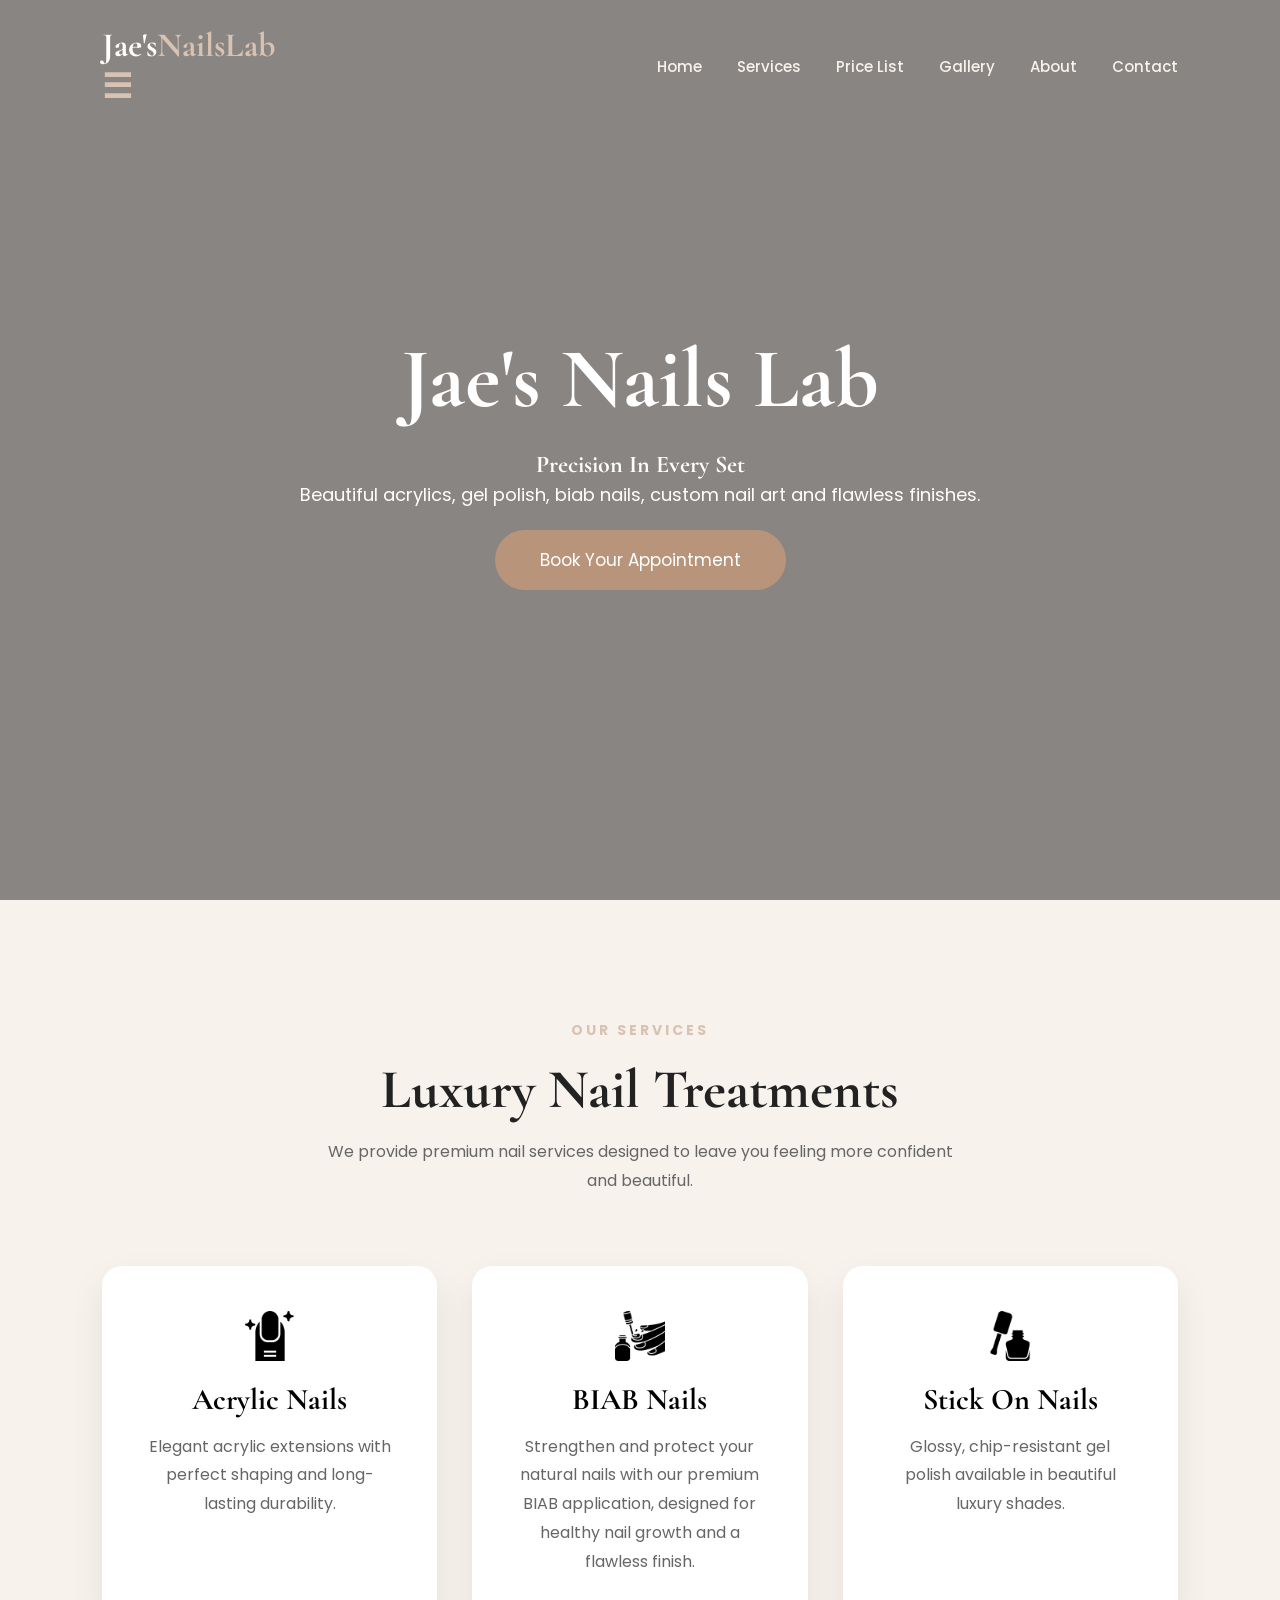
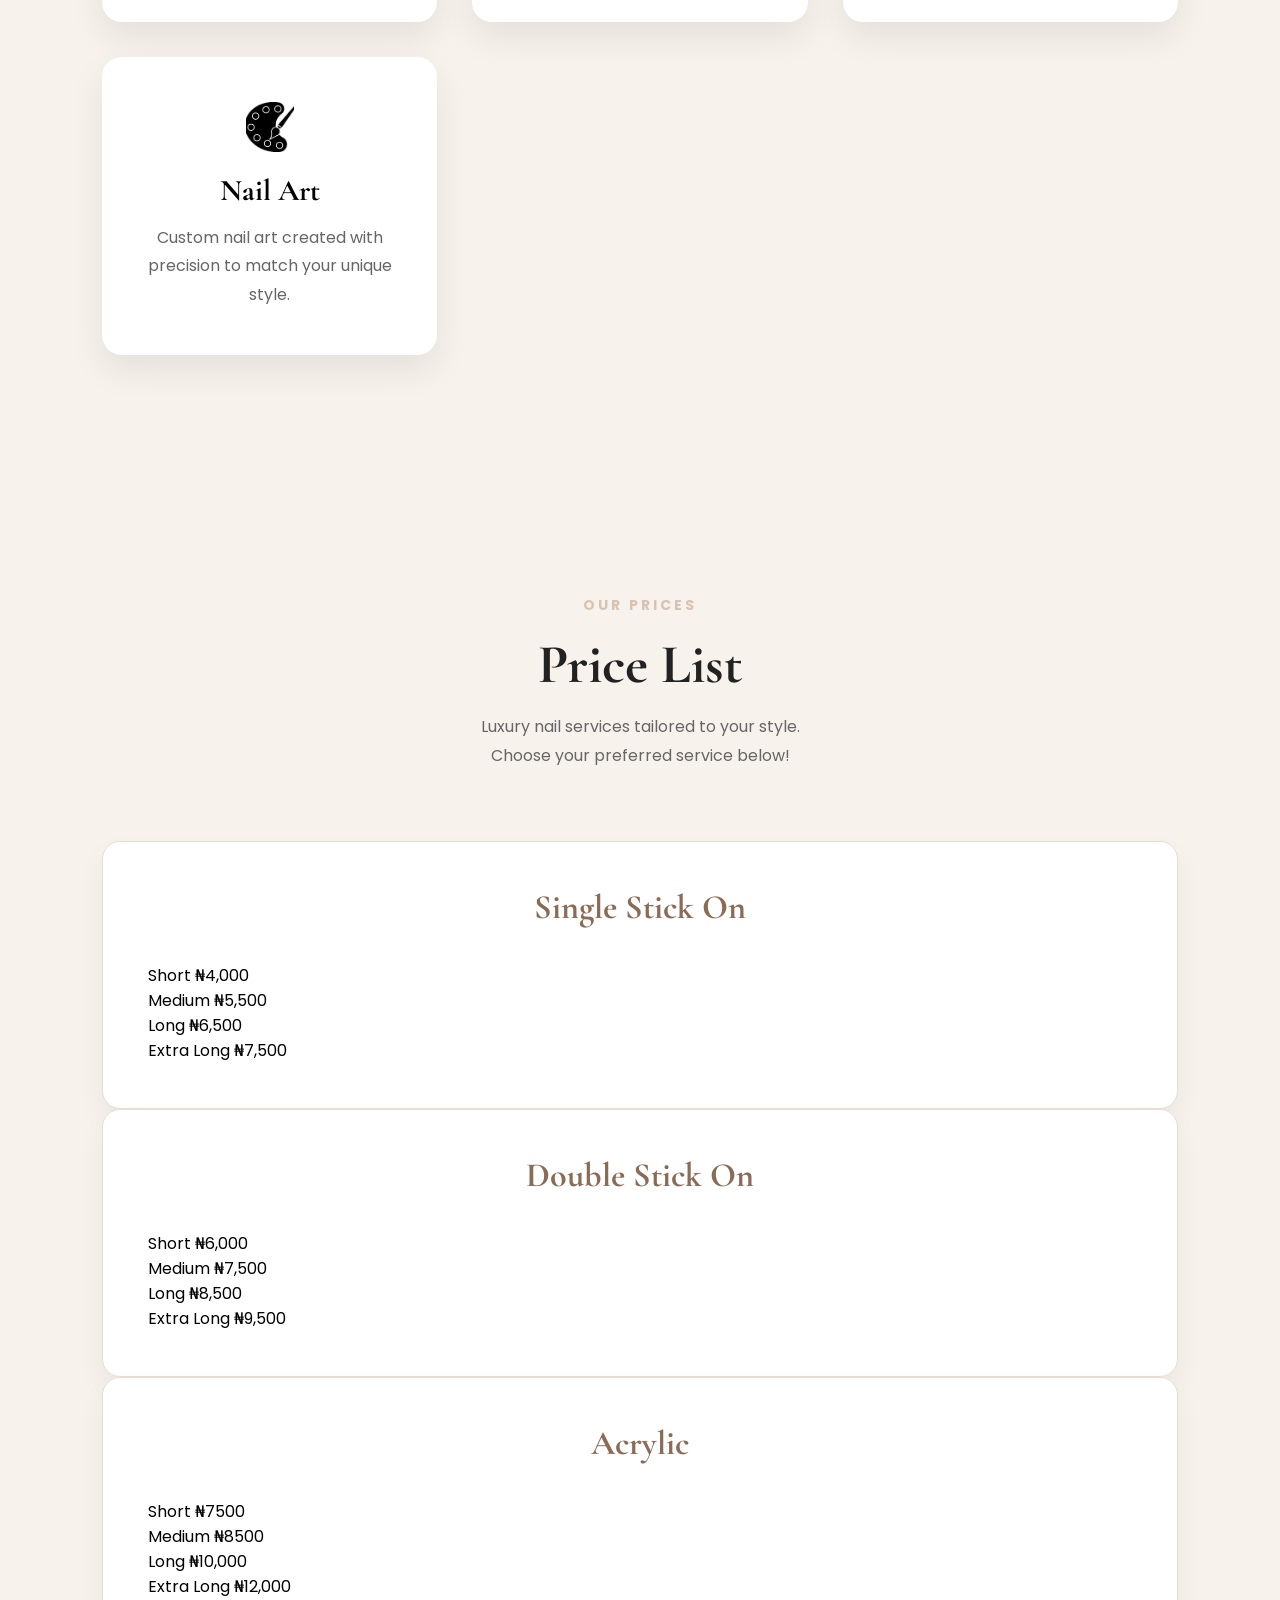
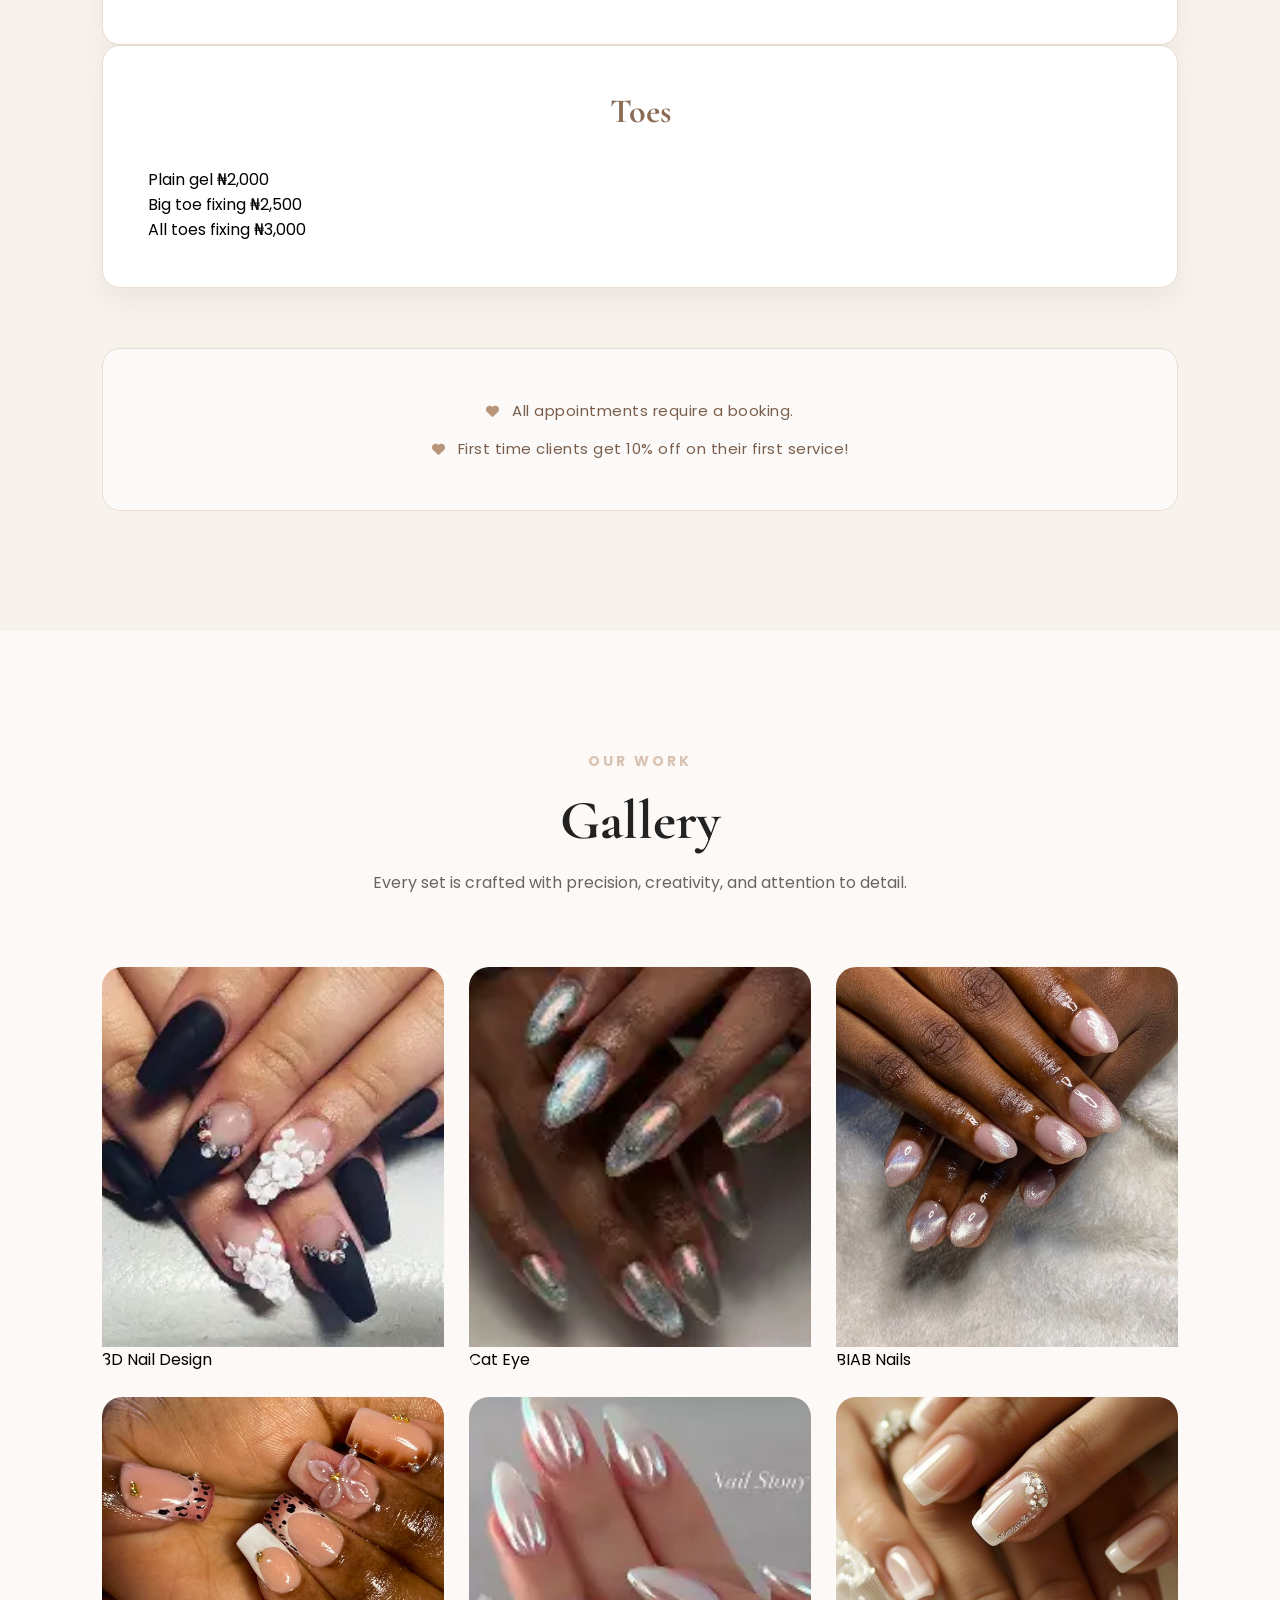
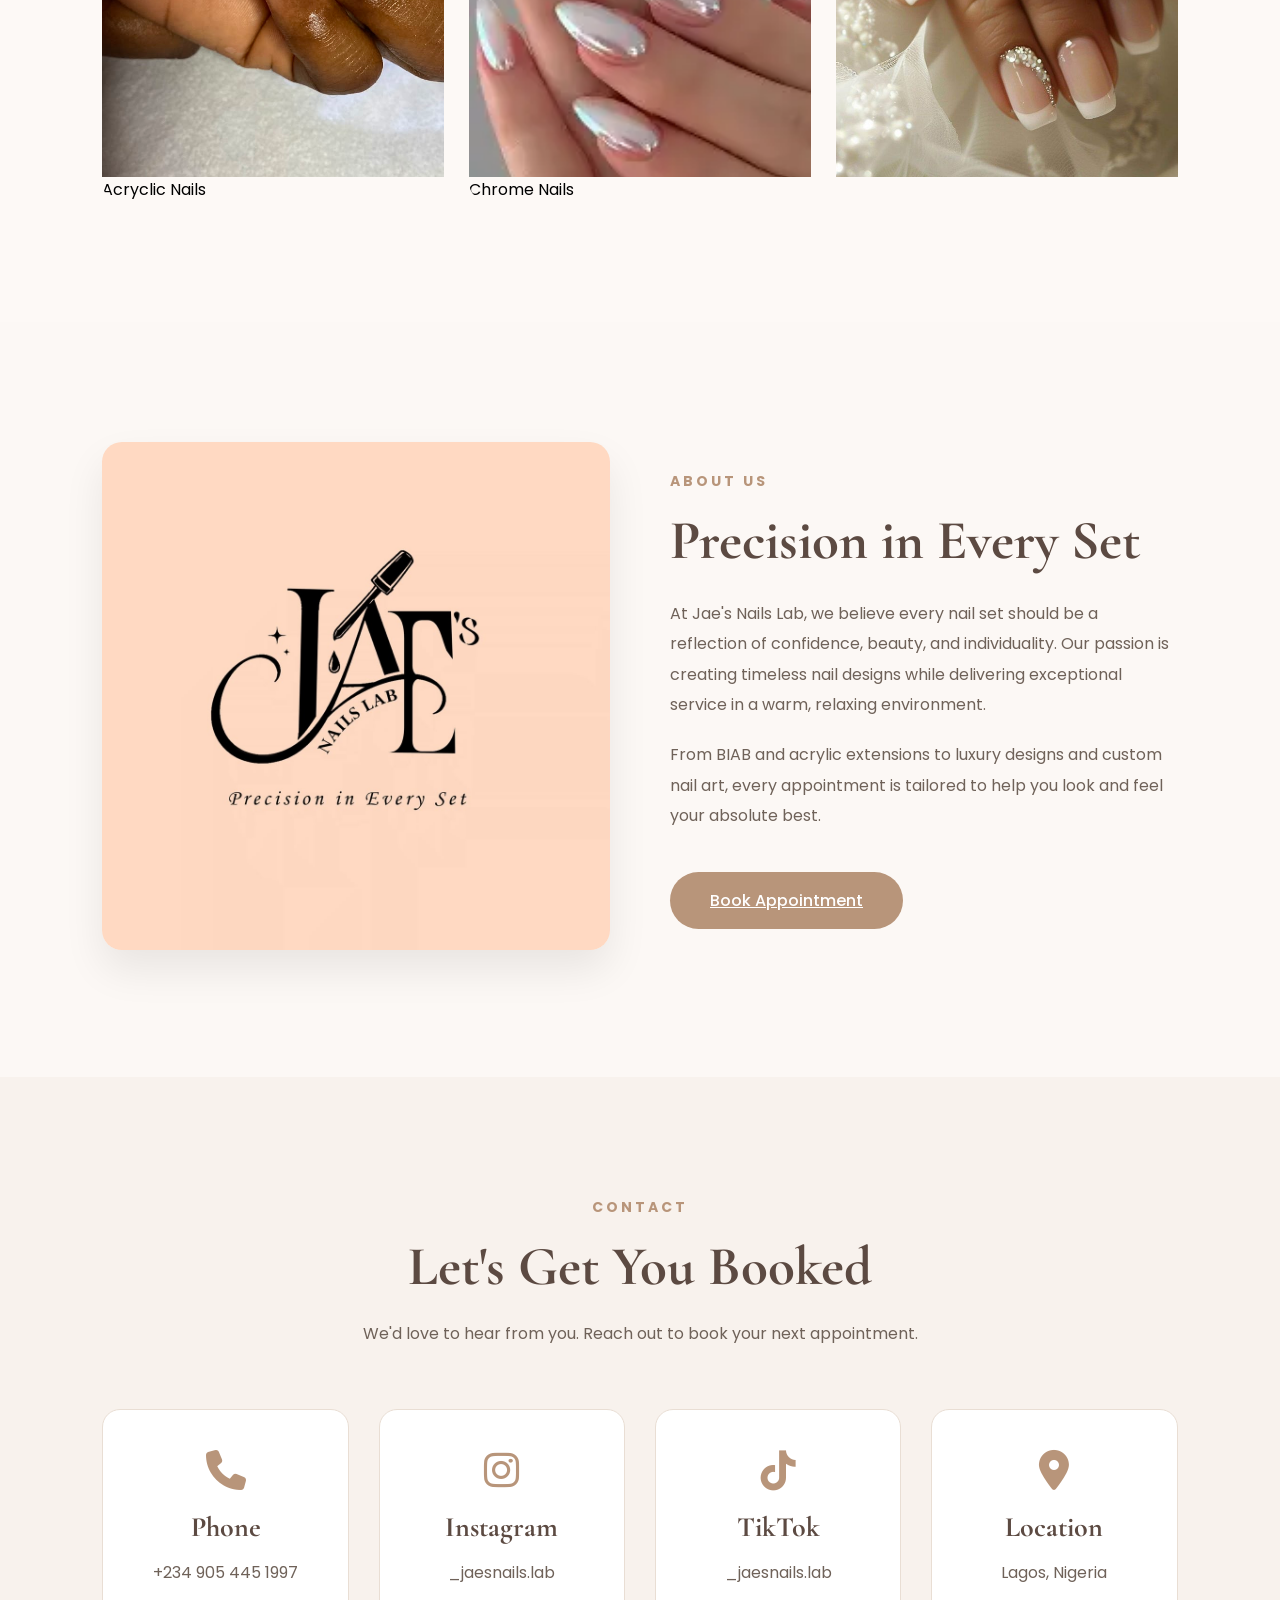
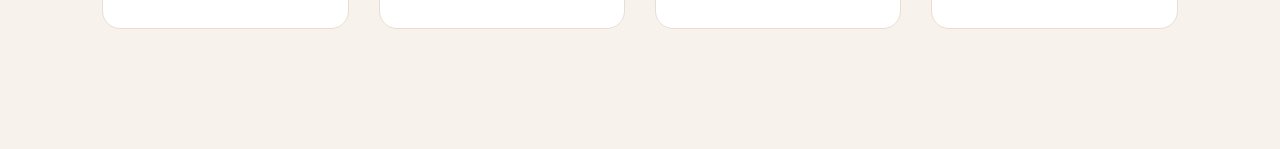
==== index.html @ b608c165 "Upload website files" ====
<!DOCTYPE html>
<html lang="en">

<head>

<meta charset="UTF-8">

<meta name="viewport" content="width=device-width, initial-scale=1.0">

<title>Jae's Nails Lab</title>

<link rel="stylesheet" href="style.css">

<link rel="preconnect" href="https://fonts.googleapis.com">

<link rel="preconnect" href="https://fonts.gstatic.com" crossorigin>

<link href="https://fonts.googleapis.com/css2?family=Cormorant+Garamond:wght@400;500;600;700&family=Poppins:wght@300;400;500;600&display=swap" rel="stylesheet">

<link rel="stylesheet"
href="https://cdnjs.cloudflare.com/ajax/libs/font-awesome/6.6.0/css/all.min.css">

</head>

<body>

<header>

<nav class="navbar">

<div class="logo">

Jae's<span>Nails<span>Lab</span>

<div class="menu-toggle" id="menu-toggle">&#9776;</div>

</div>

<ul>

<li><a href="#home">Home</a></li>

<li><a href="#services">Services</a></li>

<li><a href="#prices">Price List</a></li>

<li><a href="#gallery">Gallery</a></li>

<li><a href="#about">About</a></li>

<li><a href="#contact">Contact</a></li>

</ul>


</a>

</nav>

</header>

<section class="hero">

<div class="overlay"></div>

<div class="hero-content">

<h1>Jae's Nails Lab</h1>

<h2>Precision In Every Set</h2>

<p>

Beautiful acrylics, gel polish, biab nails,
custom nail art and flawless finishes.

</p>

<a href="booking.html" class="hero-btn">

Book Your Appointment

</a>

</div>

</section>

<section class="services" id="services">

<div class="section-title">

<h5>OUR SERVICES</h5>

<h2>Luxury Nail Treatments</h2>

<p>
We provide premium nail services designed to leave you feeling more confident and beautiful.
</p>

</div>

<div class="service-container">

<div class="service-card">

<img src="images.png/nails.png" alt="Acrylic Nails Icon" class="service-icon">

<h3>Acrylic Nails</h3>

<p>
Elegant acrylic extensions with perfect shaping and long-lasting durability.
</p>

</div>

<div class="service-card">

<img src="images.png/nail1.png" alt="BIAB Nails Icon" class="service-icon">

<h3>BIAB Nails</h3>

<p>
Strengthen and protect your natural nails with our premium BIAB application, designed for healthy nail growth and a flawless finish.
</p>

</div>

<div class="service-card">

<img src="images.png/nail-polish.png" alt="Gel Polish Icon" class="service-icon">
<h3>Stick On Nails</h3>

<p>
Glossy, chip-resistant gel polish available in beautiful luxury shades.
</p>

</div>

<div class="service-card">

<img src="images.png/nail5.png" alt="Nail Art Icon" class="service-icon">

<h3>Nail Art</h3>

<p>
Custom nail art created with precision to match your unique style.
</p>

</div>

</div>

</section>


<section class="pricing" id="prices">

    <div class="section-title">
        <h5>OUR PRICES</h5>
        <h2>Price List</h2>
        <p>Luxury nail services tailored to your style.<br>Choose your preferred service below!</p>
    </div>

    <div class="pricing-grid">
        

        <div class="price-card">

            <h3>Single Stick On</h3>

            <div class="price-row">
                <span>Short</span>
                <span>₦4,000</span>
            </div>

            <div class="price-row">
                <span>Medium</span>
                <span>₦5,500</span>
            </div>

            <div class="price-row">
                <span>Long</span>
                <span>₦6,500</span>
            </div>

            <div class="price-row">
                <span>Extra Long</span>
                <span>₦7,500</span>
            </div>

        </div>

        
        <div class="price-card">

            <h3>Double Stick On</h3>

            <div class="price-row">
                <span>Short</span>
                <span>₦6,000</span>
            </div>

            <div class="price-row">
                <span>Medium</span>
                <span>₦7,500</span>
            </div>

            <div class="price-row">
                <span>Long</span>
                <span>₦8,500</span>
            </div>

            <div class="price-row">
                <span>Extra Long</span>
                <span>₦9,500</span>
            </div>
        </div>    

        <div class="price-card">


            <h3>Acrylic</h3>


            <div class="price-row">
                <span>Short</span>
                <span>₦7500</span>
            </div>
            <div class="price-row">
                <span>Medium</span>
                <span>₦8500</span>
            </div> 
            <div class="price-row">
                <span>Long</span>
                <span>₦10,000</span>
            </div>
            <div class="price-row">
                <span>Extra Long</span>
                <span>₦12,000</span>
            </div>
        </div>    
            
        <div class="price-card">
            
            <h3>Toes</h3>

            <div class="price-row">
                <span>Plain gel</span>
                <span>₦2,000</span>
            </div>
            <div class="price-row">
                <span>Big toe fixing</span>
                <span>₦2,500</span>
            </div> 
            <div class="price-row">
                <span>All toes fixing</span>
                <span>₦3,000</span>
            </div>
            
        </div>    



        </div>
            <div class="pricing-note">
                <p><i class="fa-solid fa-heart"></i> All appointments require a booking.</p>
                <p><i class="fa-solid fa-heart"></i> First time clients get 10% off on their first service!</p>
            </div>
    </div>

</section>


<section class="gallery" id="gallery">

    <div class="section-title">

        <h5>OUR WORK</h5>

        <h2>Gallery</h2>

        <p>
            Every set is crafted with precision, creativity, and attention to detail.
        </p>

    </div>

    <div class="gallery-grid">

        <div class="gallery-item">
            <figure>
                <img src="images.png/3dnail.jpg" alt="3D Nail Design">
                <figcaption>3D Nail Design</figcaption>
            </figure>
        </div>

        <div class="gallery-item">
            <figure>
                <img src="images.png/cateyenail.jpg" alt="Cat Eye">
                <figcaption>Cat Eye</figcaption>
            </figure>
        </div>

        <div class="gallery-item">
            <figure>
                 <img src="images.png/picture3.jpeg" alt="BIAB Nails">
                 <figcaption>BIAB Nails</figcaption>
            </figure>
        </div>

        <div class="gallery-item">
            <figure>
                 <img src="images.png/hero.jpeg" alt="Acryclic Nails">
                 <figcaption>Acryclic Nails</figcaption>
            </figure>
        </div>

        <div class="gallery-item">
            <figure>
                <img src="images.png/chromenail.jpg" alt="Chrome Nails">
                <figcaption>Chrome Nails</figcaption>
            </figure>    
        </div>

        <div class="gallery-item">
            <img src="images.png/bridalnails.jpg" alt="Bridal Nails">
        </div>

    </div>


</section>
<section class="about" id="about">

<div class="about-image">

<img src="images.png/logo.jpeg" alt="Jaes Nails Lab">

</div>

<div class="about-content">

<h5>ABOUT US</h5>

<h2>Precision in Every Set</h2>

<p>

At Jae's Nails Lab, we believe every nail set should be a reflection of confidence, beauty, and individuality. Our passion is creating timeless nail designs while delivering exceptional service in a warm, relaxing environment.

</p>

<p>

From BIAB and acrylic extensions to luxury designs and custom nail art, every appointment is tailored to help you look and feel your absolute best.

</p>

<a href="booking.html" class="about-btn">
Book Appointment
</a>

</div>

</section>
<section class="contact" id="contact">

<h5>CONTACT</h5>

<h2>Let's Get You Booked</h2>

<p>
We'd love to hear from you. Reach out to book your next appointment.
</p>

<div class="contact-grid">

<div class="contact-box">

<i class="fa-solid fa-phone"></i>

<h3>Phone</h3>

<p>+234 905 445 1997</p>

</div>



<div class="contact-box">

<i class="fa-brands fa-instagram"></i>

<h3>Instagram</h3>

<p>_jaesnails.lab</p>

</div>

<div class="contact-box">

<i class="fa-brands fa-tiktok"></i>
<h3>TikTok</h3>
<p>_jaesnails.lab</p>
</div>

<div class="contact-box">

<i class="fa-solid fa-location-dot"></i>

<h3>Location</h3>

<p>Lagos, Nigeria</p>

</div>

</div>

</section>
</body>
</html>
---- style.css ----
*{
margin:0;
padding:0;
box-sizing:border-box;
scroll-behavior:smooth;
}

:root{

--primary:#B8957A;
--secondary: #F8F2ED;
--accent: #D8C3B3;
--white:#fff;
--shadow:0 15px 35px rgba(0,0,0,.08);

}

body{

font-family:Poppins,sans-serif;
background:var(--secondary);

}

h1,h2,h3{

font-family:"Cormorant Garamond",serif;

}

.navbar{

position:absolute;

top:0;

left:0;

width:100%;

display:flex;

justify-content:space-between;

align-items:center;

padding:25px 8%;

z-index:1000;

transition:.4s;

}

.logo{

font-size:34px;

font-weight:700;

font-family:"Cormorant Garamond",serif;

color:white;

}

.logo span{

color:var(--accent);

}

.navbar ul{

display:flex;

list-style:none;

gap:35px;

}

.navbar ul li a{

text-decoration:none;

color:#F8F2ED;

font-size:15px;

font-weight:500;

transition:.3s;

}

.navbar ul li a:hover{

color:var(--accent);

}

.book-btn{

padding:14px 28px;

background:var(--gold);

text-decoration:none;

color:white;

border-radius:40px;

transition:.3s;

}

.book-btn:hover{

background:white;

color:black;

}

.hero{

height:100vh;

background:url(images/hero.jpg);

background-size:cover;

background-position:center;

display:flex;

justify-content:center;

align-items:center;

position:relative;

text-align:center;

}

.overlay{

position:absolute;

width:100%;

height:100%;

background:rgba(0,0,0,.45);

}

.hero-content{

position:relative;

z-index:5;

color:white;

max-width:750px;

}

.hero-content h3{

font-size:32px;

color:var(--accent);

margin-bottom:10px;

letter-spacing:2px;

}

.hero-content h1{

font-size:85px;

margin-bottom:20px;

}

.hero-content p{

font-size:18px;

line-height:1.8;

margin-bottom:35px;

}

.hero-btn{

padding:18px 45px;

background:var(--primary);

text-decoration:none;

color:white;

font-size:17px;

border-radius:50px;

transition:.4s;

}

.hero-btn:hover{

background:white;

color:#222;

}


.services{

padding:120px 8%;

background:var(--secondary);

}

.section-title{

text-align:center;

margin-bottom:70px;

}

.section-title h5{

color:var(--accent);

letter-spacing:3px;

font-size:14px;

margin-bottom:15px;

}

.section-title h2{

font-size:55px;

margin-bottom:15px;

color:#222;

}

.section-title p{

max-width:650px;

margin:auto;

color:#666;

line-height:1.8;

}

.service-container{

display:grid;

grid-template-columns:repeat(auto-fit,minmax(320px,1fr));

gap:35px;

}

.service-card{

padding:45px;

background:#fff;

border-radius:20px;

box-shadow:0 15px 35px rgba(0,0,0,.08);

transition:.4s;

text-align:center;

}

.service-card:hover{

transform:translateY(-12px);

}

.service-card img{

width:50px;

height:50px;

object-fit:contain;

margin:0 auto 20px;

display:block;

}

.service-card h3{

font-size:30px;

margin-bottom:15px;

}

.service-card p{

line-height:1.8;

color:#666;

}


.pricing{
    padding:120px 8%;
    background:#F8F2ED;
}

.pricing-container{
    display:grid;
    grid-template-columns:repeat(auto-fit,minmax(400px,1fr));
    gap:40px;
    margin-top:60px;
}

.price-card{

    background:white;

    padding:45px;

    border-radius:18px;

    border:1px solid #E9DDD2;

    box-shadow:0 15px 30px rgba(0,0,0,.05);

    transition:.4s;

}

.price-card:hover{

    transform:translateY(-8px);

}

.price-card h3{

    text-align:center;

    font-size:34px;

    color:#8B6B56;

    margin-bottom:35px;

}

.price-item{

    display:flex;

    justify-content:space-between;

    align-items:center;

    padding:18px 0;

    border-bottom:1px solid #E8DDD3;

    font-size:17px;

}

.price-item:last-child{

    border-bottom:none;

}

.price-item span:last-child{

    font-weight:600;

    color:#8B6B56;

}
.pricing-note{

margin-top:60px;

text-align:center;

background:#FCFAF8;

padding:35px;

border-radius:18px;

border:1px solid #E9DED4;

}

.pricing-note p{

margin:15px 0;

font-size:15px;

color:#7A5E4B;

letter-spacing:.5px;

}

.pricing-note i{

color:#B8957A;

margin-right:8px;

font-size:13px;

}
/*=========================
        GALLERY
=========================*/

.gallery{

padding:120px 8%;

background:#FDF9F6;

}

.gallery-grid{

display:grid;

grid-template-columns:repeat(3,1fr);

gap:25px;

margin-top:60px;

}

.gallery-item{

overflow:hidden;

border-radius:20px;

}

.gallery-item img{

width:100%;

height:380px;

object-fit:cover;

transition:.5s;

display:block;

}

.gallery-item:hover img{

transform:scale(1.08);

}

.gallery-btn{

text-align:center;

margin-top:50px;

}

.gallery-btn a{

display:inline-block;

padding:16px 40px;

background:#B8957A;

color:white;

text-decoration:none;

border-radius:50px;

transition:.3s;

font-weight:500;

}

.gallery-btn a:hover{

background:#8B6B56;

}




.about{

padding:120px 8%;

background:#FCF8F5;

display:grid;

grid-template-columns:repeat(2,1fr);

align-items:center;

gap:60px;

}

.about-image img{

width:100%;

border-radius:20px;

box-shadow:0 20px 40px rgba(0,0,0,.08);

}

.about-content h5{

color:#B8957A;

letter-spacing:3px;

margin-bottom:15px;

font-size:14px;

}

.about-content h2{

font-size:55px;

color:#5C4A42;

margin-bottom:25px;

}

.about-content p{

line-height:1.9;

color:#6F6259;

margin-bottom:20px;

font-size:16px;

}

.about-btn{

display:inline-block;

margin-top:20px;

padding:16px 40px;

background:#B8957A;

color:white;

border-radius:50px;

transition:.3s;

font-weight:500;

}

.about-btn:hover{

background:#8B6B56;

transform:translateY(-3px);

}


.contact{

padding:120px 8%;

background:#F8F2ED;

text-align:center;

}

.contact h5{

color:#B8957A;

letter-spacing:3px;

font-size:14px;

margin-bottom:15px;

}

.contact h2{

font-size:55px;

color:#5C4A42;

margin-bottom:20px;

}

.contact>p{

max-width:600px;

margin:auto;

color:#6F6259;

line-height:1.8;

margin-bottom:60px;

}

.contact-grid{

display:grid;

grid-template-columns:repeat(4,1fr);

gap:30px;

}

.contact-box{

background:white;

padding:40px 25px;

border-radius:18px;

border:1px solid #E9DED4;

transition:.3s;

}

.contact-box:hover{

transform:translateY(-8px);

box-shadow:0 15px 35px rgba(0,0,0,.08);

}

.contact-box i{

font-size:40px;

color:#B8957A;

margin-bottom:20px;

}

.contact-box h3{

font-size:28px;

margin-bottom:15px;

color:#5C4A42;

}

.contact-box p{

color:#6F6259;

line-height:1.8;

}
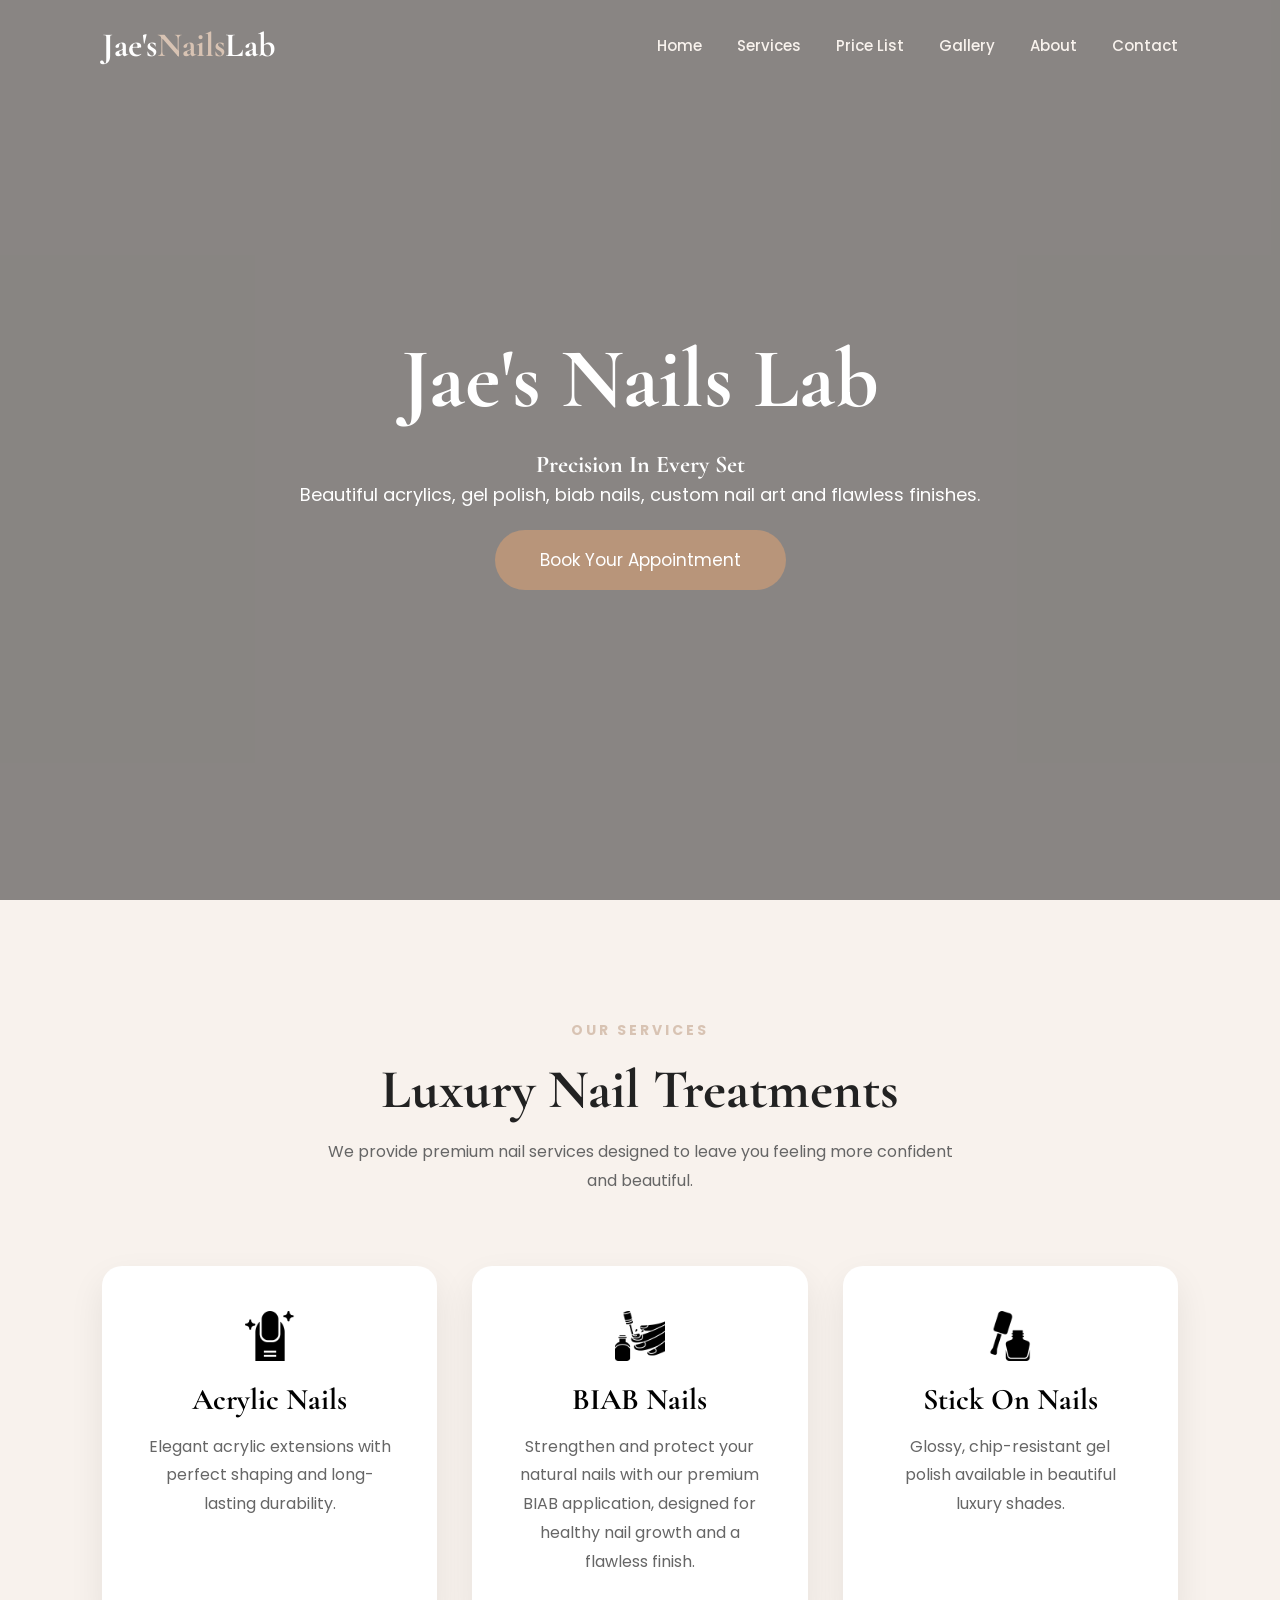
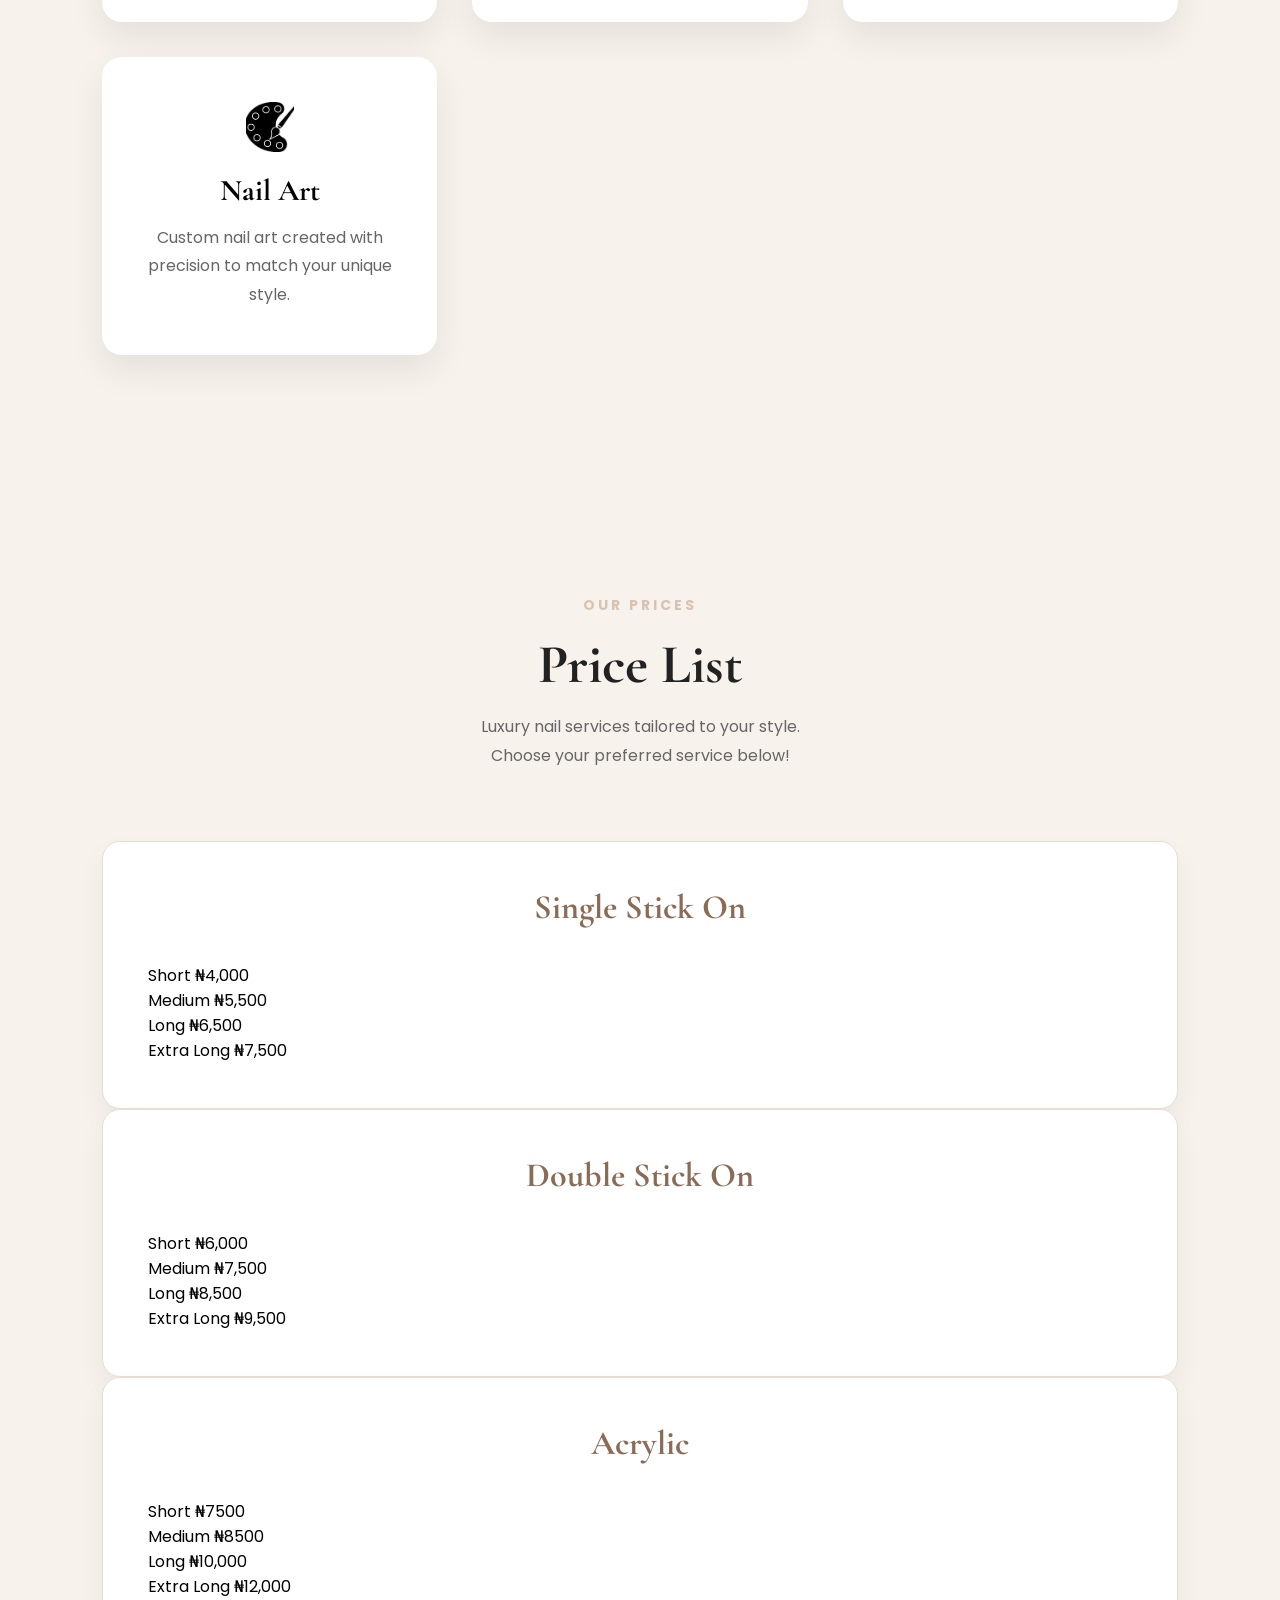
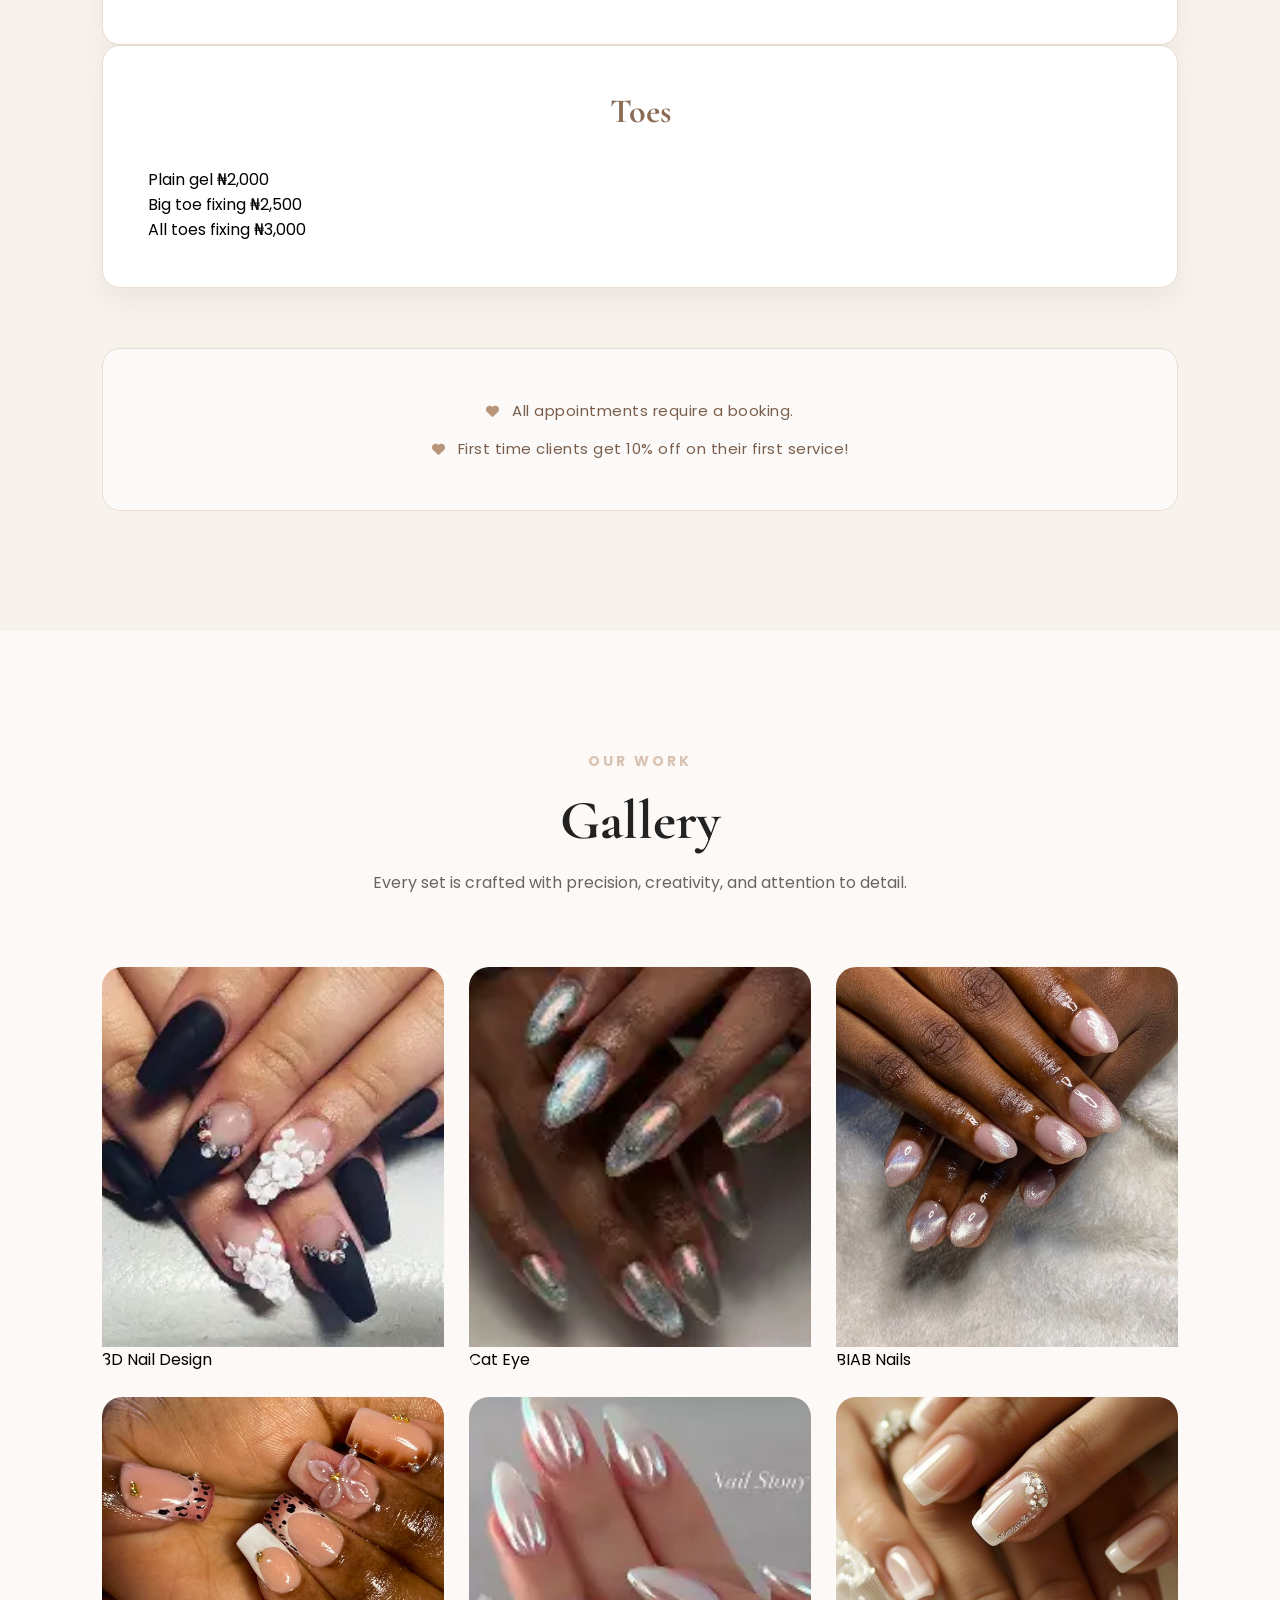
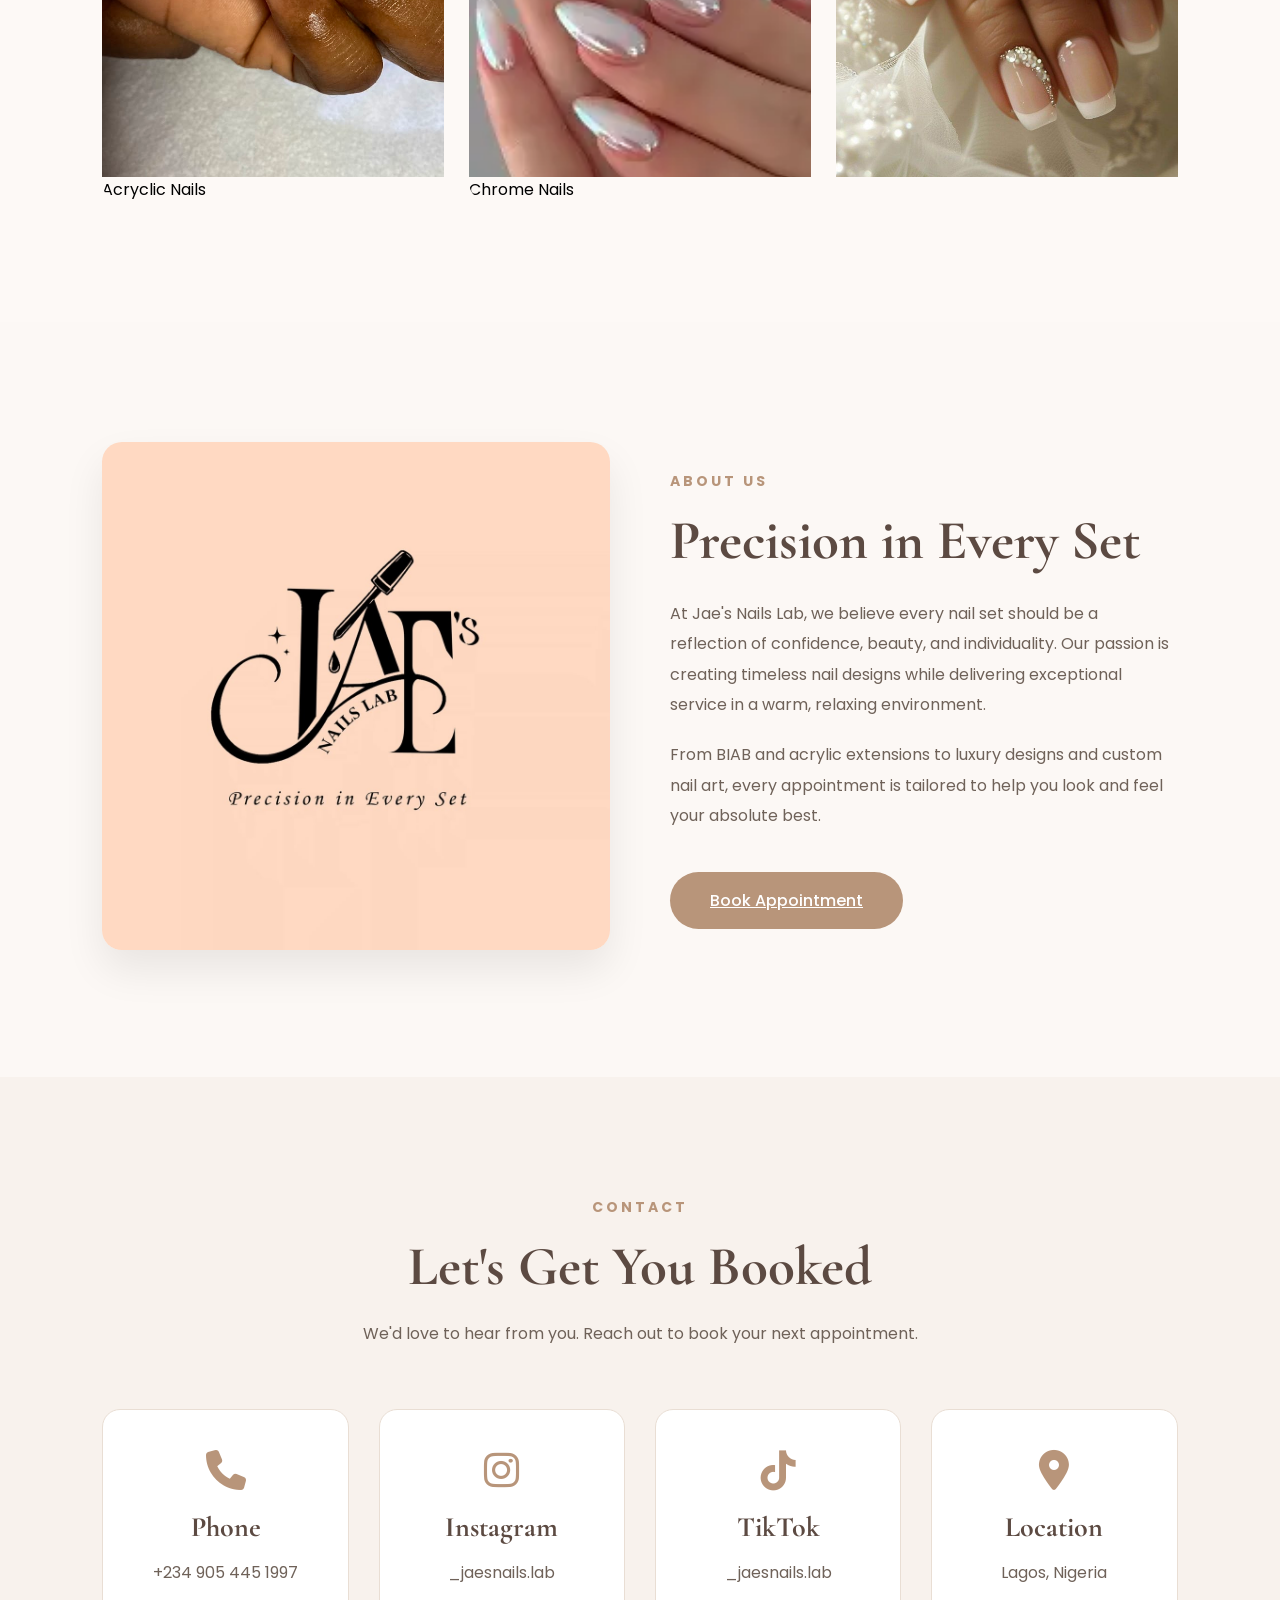
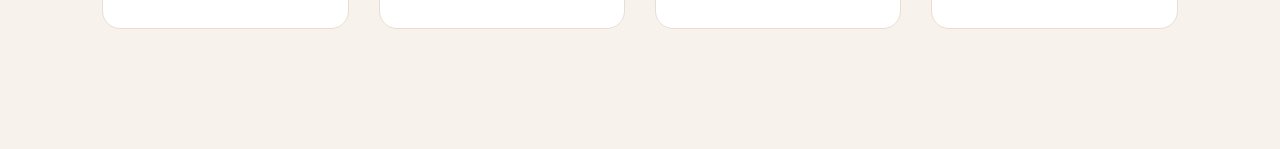
==== commit 943cb08d: "Updated website" ====
--- a/index.html
+++ b/index.html
@@ -30,13 +30,13 @@
 
 <div class="logo">
 
-Jae's<span>Nails<span>Lab</span>
+Jae's<span>Nails</span>Lab
 
 <div class="menu-toggle" id="menu-toggle">&#9776;</div>
 
 </div>
 
-<ul>
+<ul id="nav-links">
 
 <li><a href="#home">Home</a></li>
 
--- a/style.css
+++ b/style.css
@@ -735,3 +735,54 @@
 line-height:1.8;
 
 }
+/* Hamburger Menu */
+.menu-toggle{
+    display: none;
+    font-size: 30px;
+    cursor: pointer;
+    color: #5a4335;
+}
+
+/* Mobile View */
+@media (max-width: 768px){
+
+    header{
+        position: relative;
+        padding: 15px 25px;
+    }
+
+    .menu-toggle{
+        display: block;
+    }
+
+    nav ul{
+        display: none;
+        flex-direction: column;
+        position: absolute;
+        top: 80px;
+        right: 20px;
+        width: 220px;
+        background: black;
+        padding: 20px;
+        border-radius: 12px;
+        box-shadow: 0 8px 20px rgba(0,0,0,.15);
+        gap: 15px;
+        z-index: 1000;
+    }
+
+    nav ul.active{
+        display: flex;
+    }
+
+    nav ul li{
+        text-align: center;
+    }
+
+    nav ul li a{
+        display: block;
+        color: #5a4335;
+        text-decoration: none;
+        font-size: 16px;
+        font-weight: 500;
+    }
+}
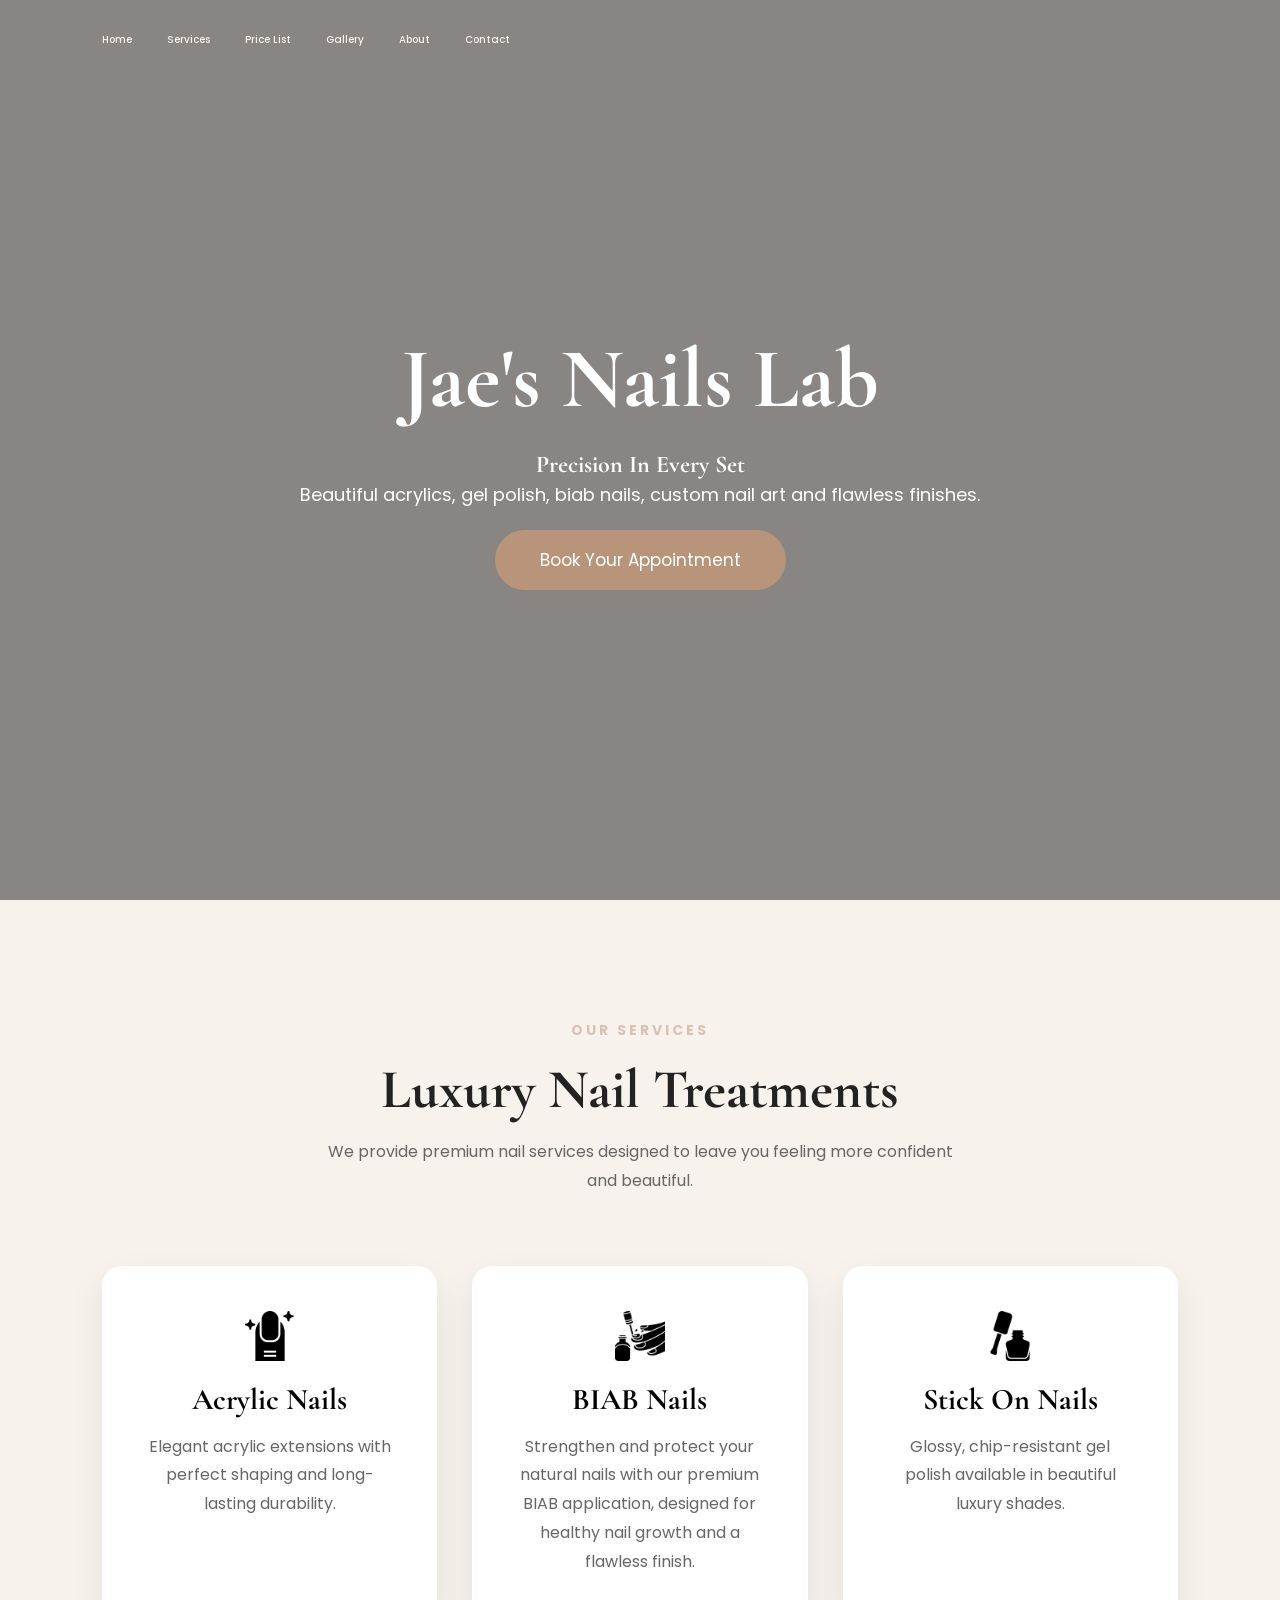
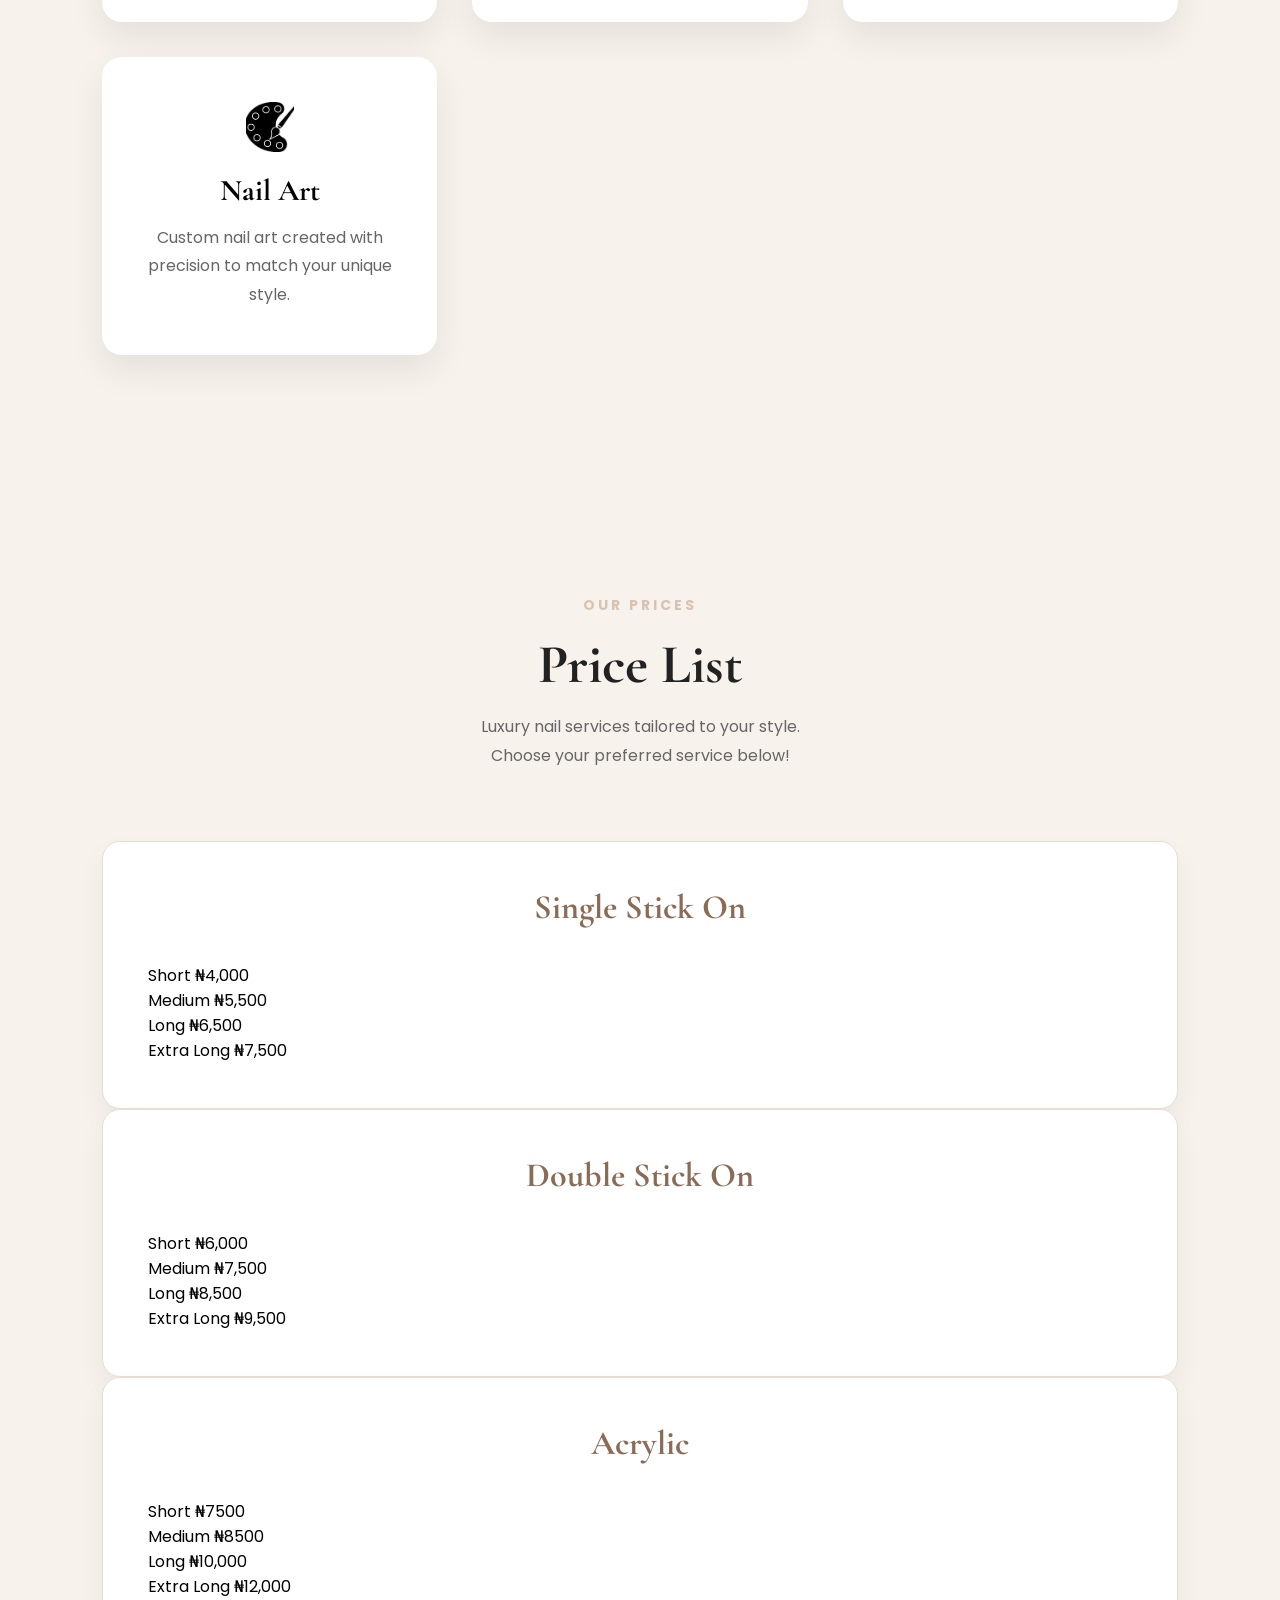
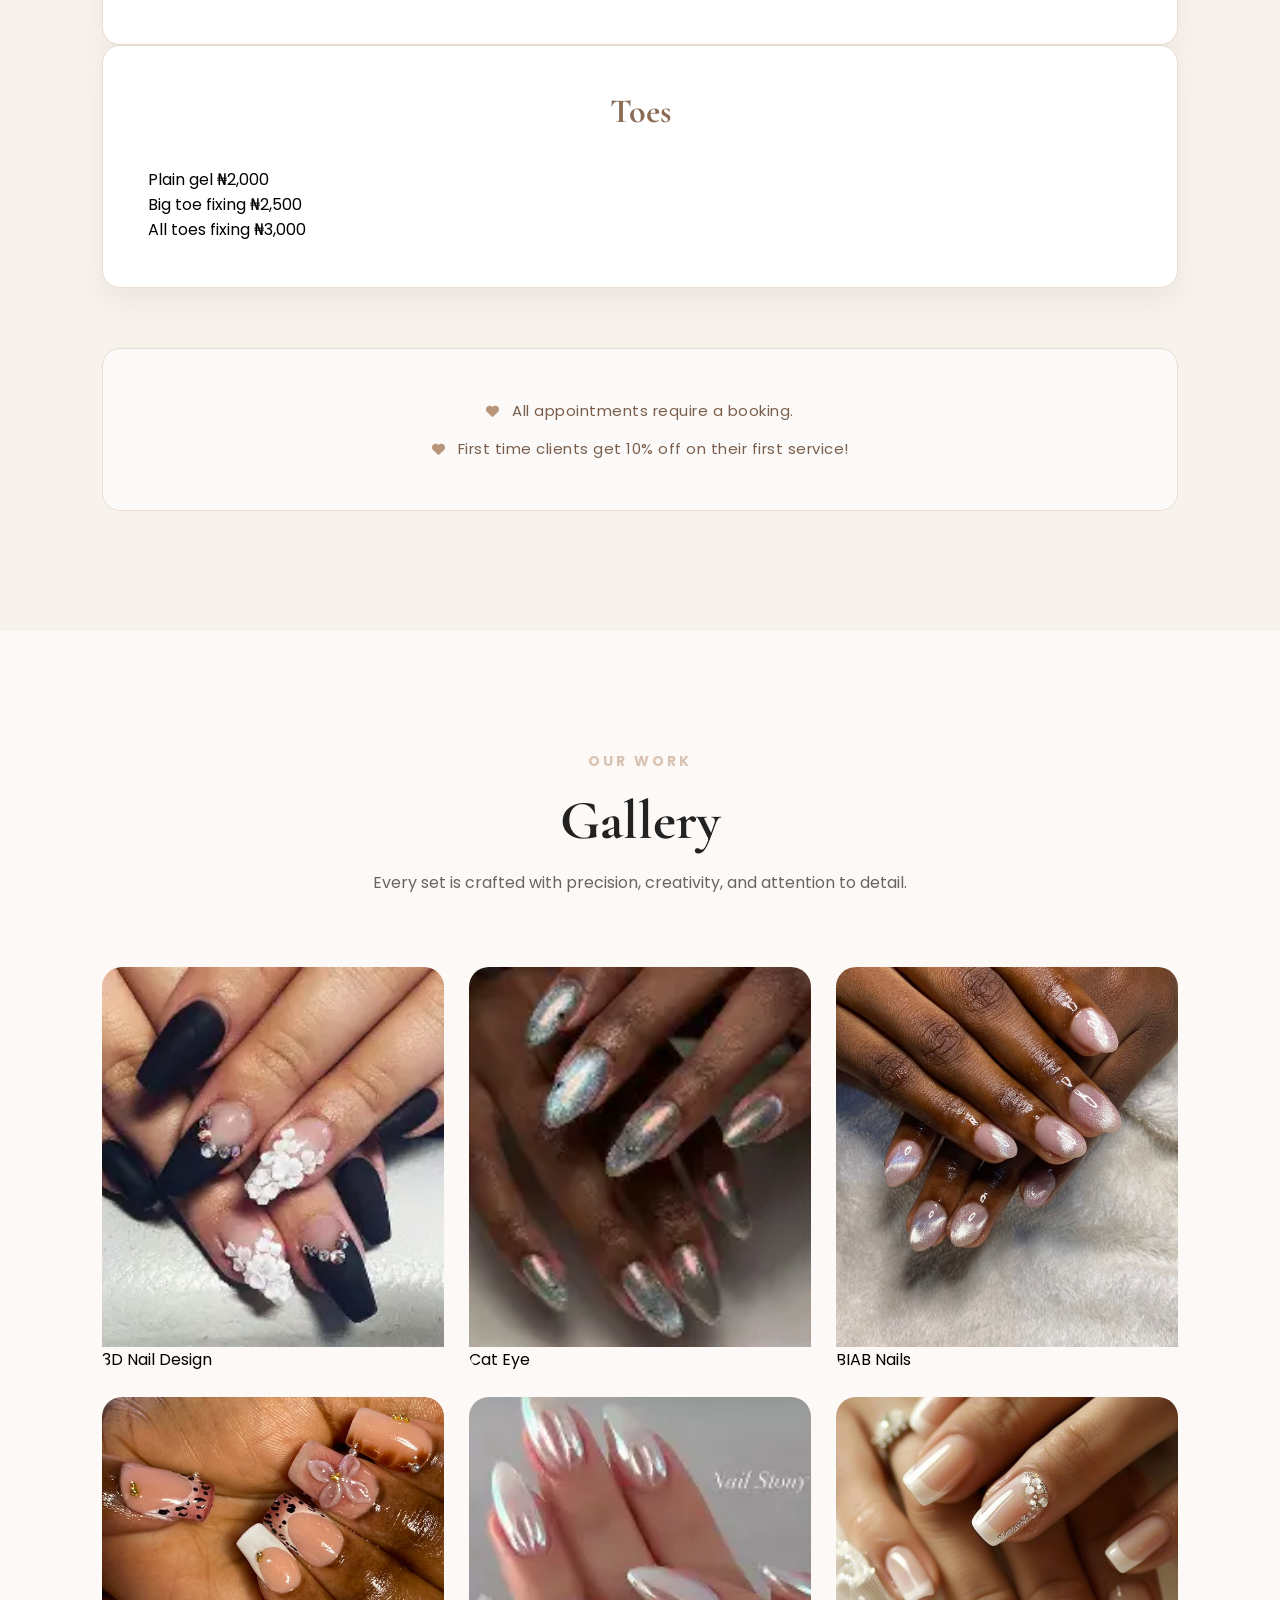
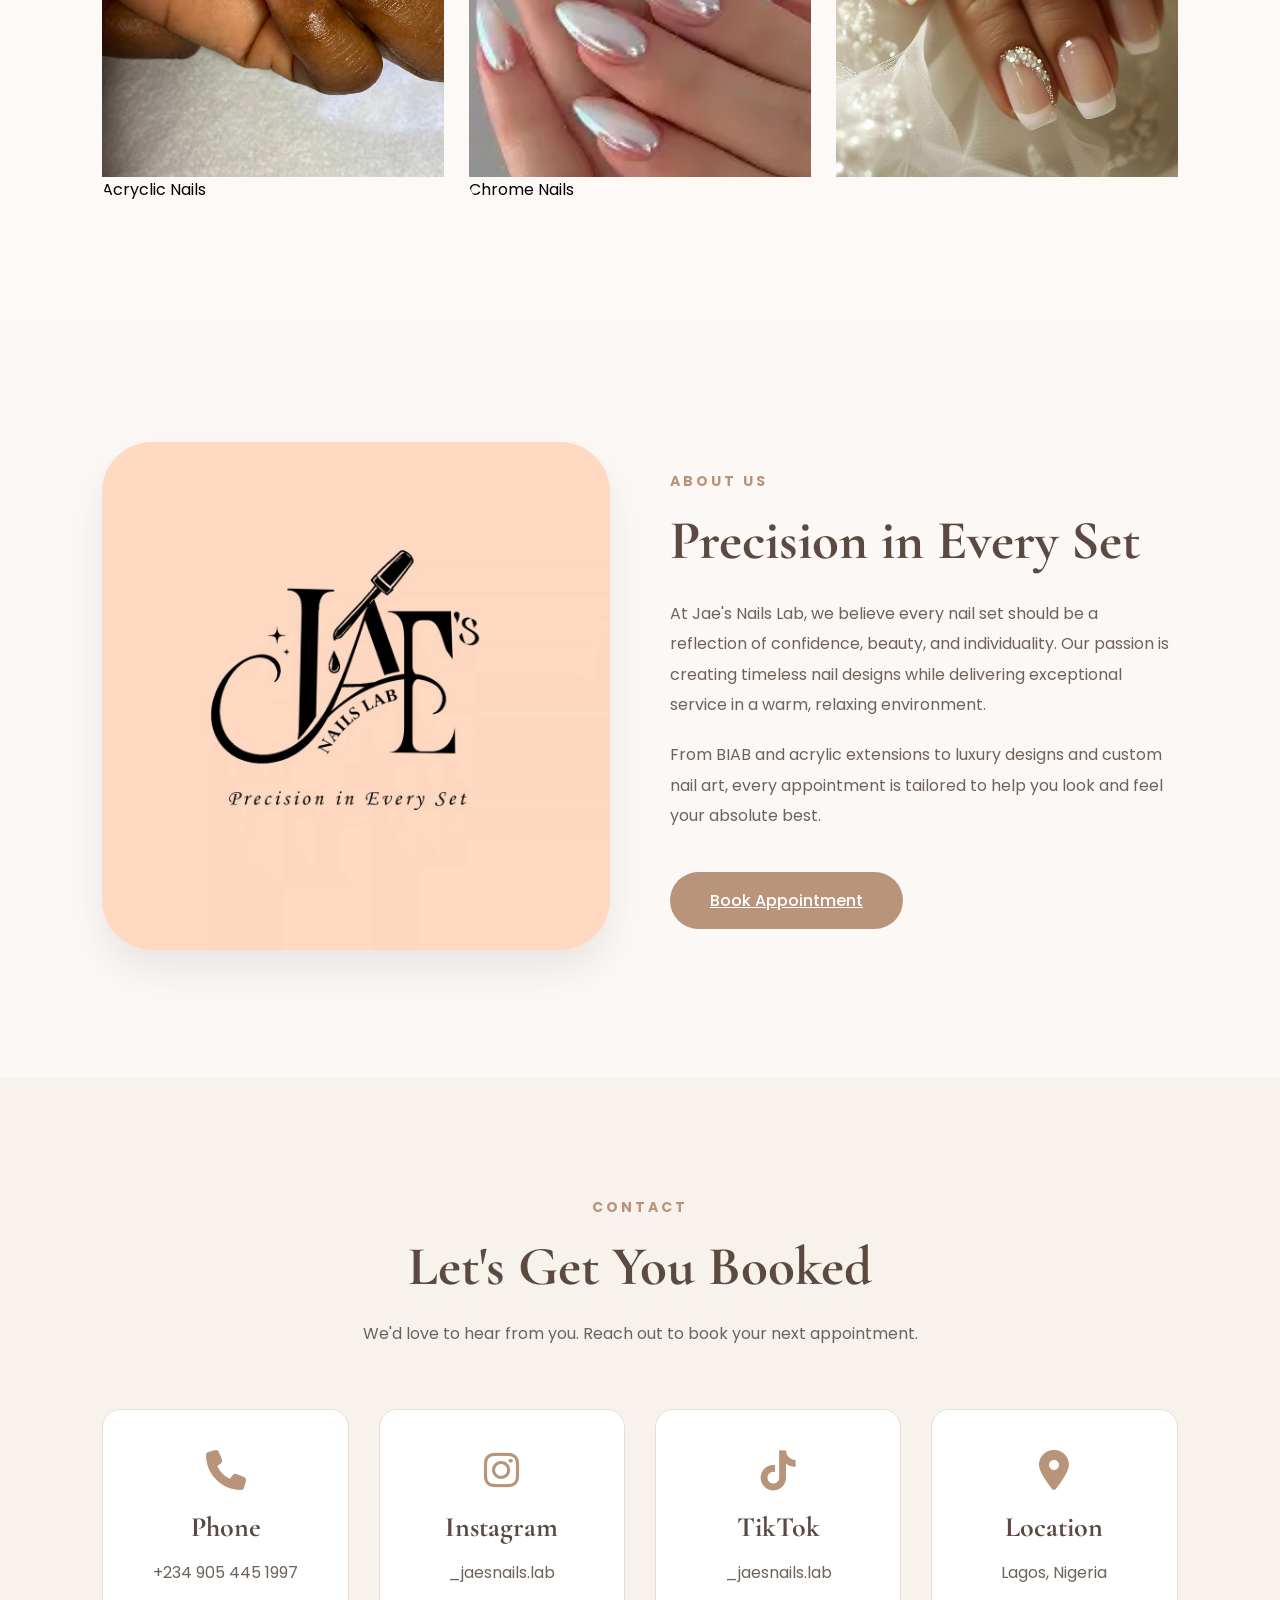
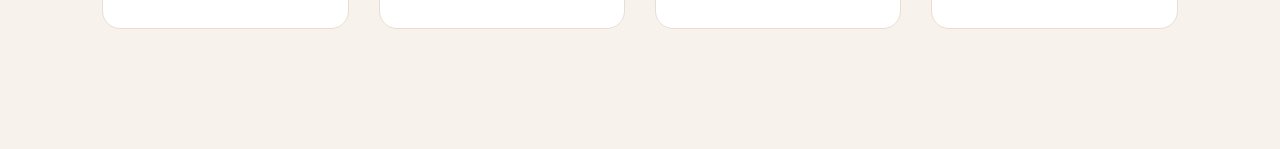
==== commit c9163a1c: "Update website" ====
--- a/index.html
+++ b/index.html
@@ -28,13 +28,7 @@
 
 <nav class="navbar">
 
-<div class="logo">
-
-Jae's<span>Nails</span>Lab
-
-<div class="menu-toggle" id="menu-toggle">&#9776;</div>
-
-</div>
+
 
 <ul id="nav-links">
 
@@ -52,8 +46,6 @@
 
 </ul>
 
-
-</a>
 
 </nav>
 
@@ -418,5 +410,6 @@
 </div>
 
 </section>
+<script src="script.js"></script>
 </body>
 </html>
--- a/style.css
+++ b/style.css
@@ -86,7 +86,7 @@
 
 color:#F8F2ED;
 
-font-size:15px;
+font-size:10px;
 
 font-weight:500;
 
@@ -104,7 +104,7 @@
 
 padding:14px 28px;
 
-background:var(--gold);
+background:var(--primary);
 
 text-decoration:none;
 
@@ -561,7 +561,7 @@
 
 width:100%;
 
-border-radius:20px;
+border-radius:50px;
 
 box-shadow:0 20px 40px rgba(0,0,0,.08);
 
@@ -735,54 +735,19 @@
 line-height:1.8;
 
 }
-/* Hamburger Menu */
-.menu-toggle{
-    display: none;
-    font-size: 30px;
-    cursor: pointer;
-    color: #5a4335;
-}
-
-/* Mobile View */
-@media (max-width: 768px){
-
-    header{
-        position: relative;
-        padding: 15px 25px;
+
+
+@media (max-width:768px){
+    .about{
+        grid-template-columns:1fr;
+        text-align:center;
     }
 
-    .menu-toggle{
-        display: block;
+    .about-image img{
+        width:90%;
+        margin:auto;
+        display:block;
+        max-width:400px;
     }
-
-    nav ul{
-        display: none;
-        flex-direction: column;
-        position: absolute;
-        top: 80px;
-        right: 20px;
-        width: 220px;
-        background: black;
-        padding: 20px;
-        border-radius: 12px;
-        box-shadow: 0 8px 20px rgba(0,0,0,.15);
-        gap: 15px;
-        z-index: 1000;
-    }
-
-    nav ul.active{
-        display: flex;
-    }
-
-    nav ul li{
-        text-align: center;
-    }
-
-    nav ul li a{
-        display: block;
-        color: #5a4335;
-        text-decoration: none;
-        font-size: 16px;
-        font-weight: 500;
-    }
-}
+}
+
